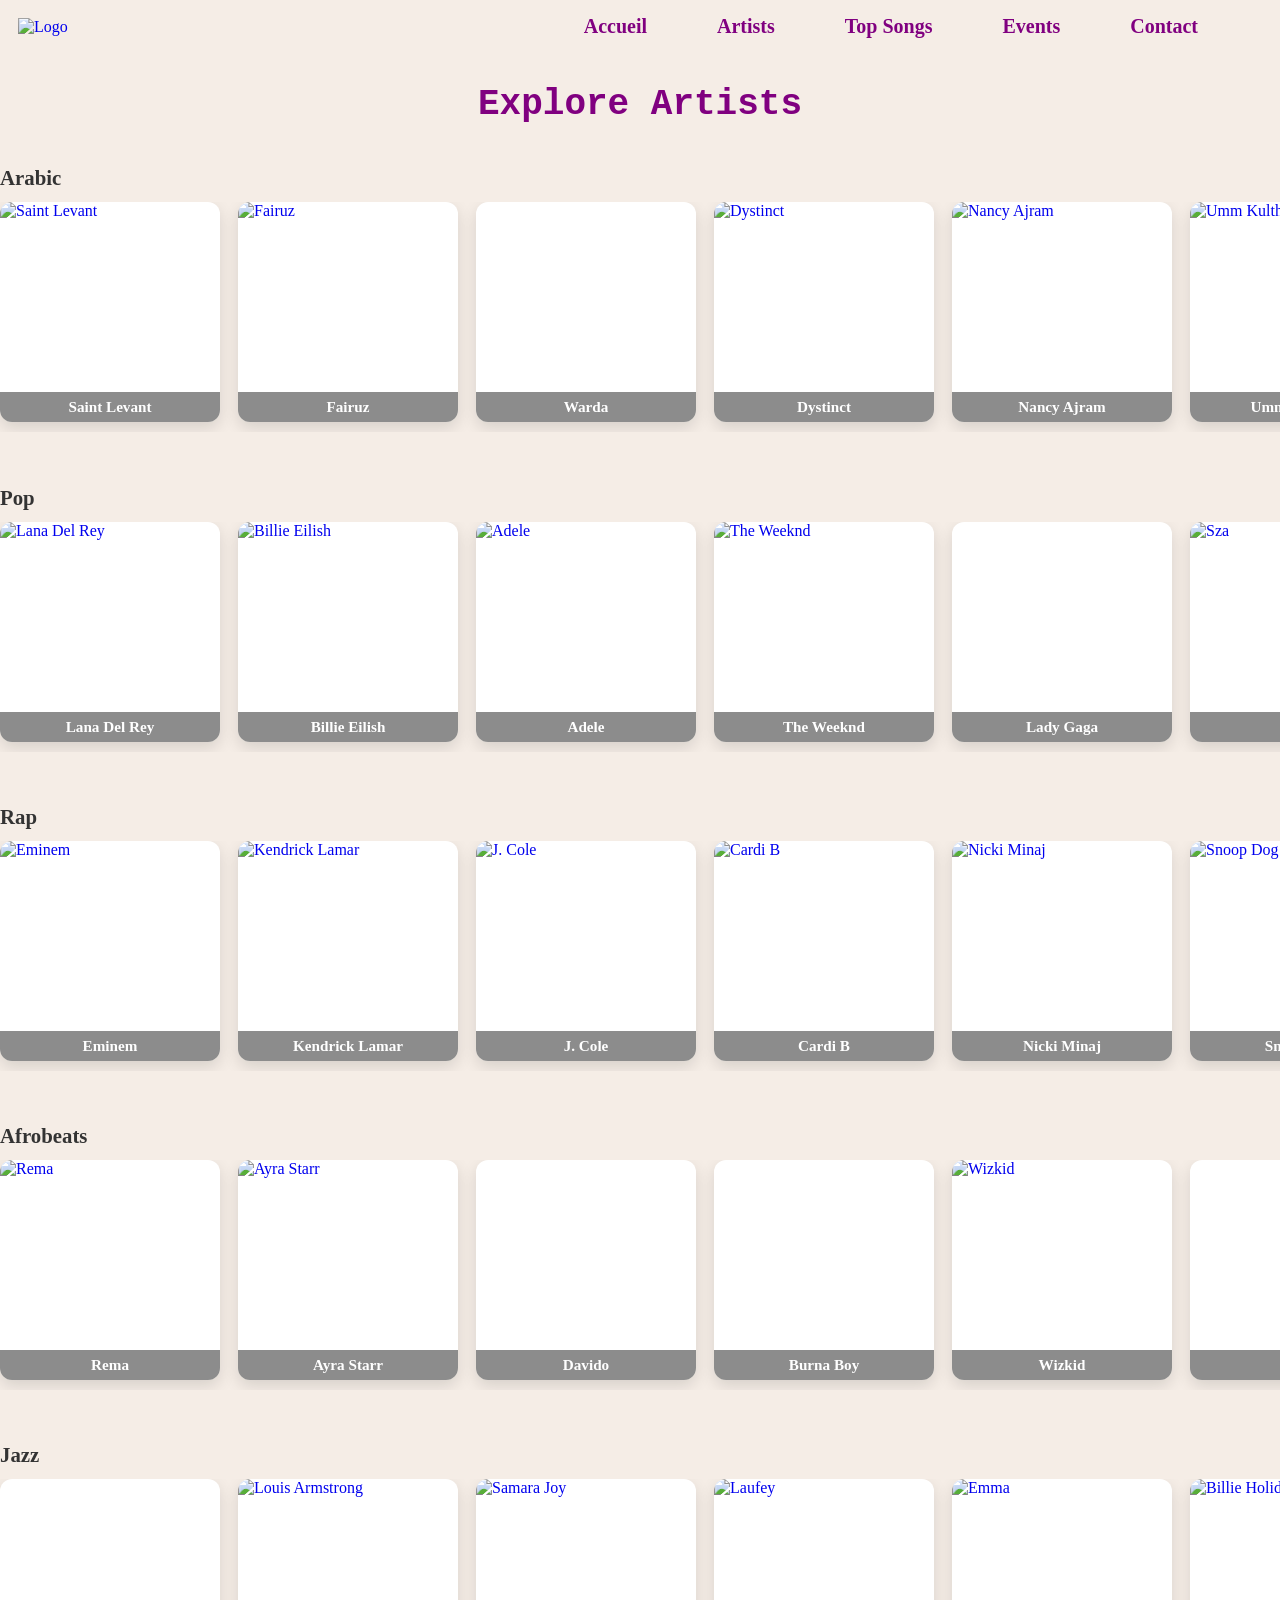
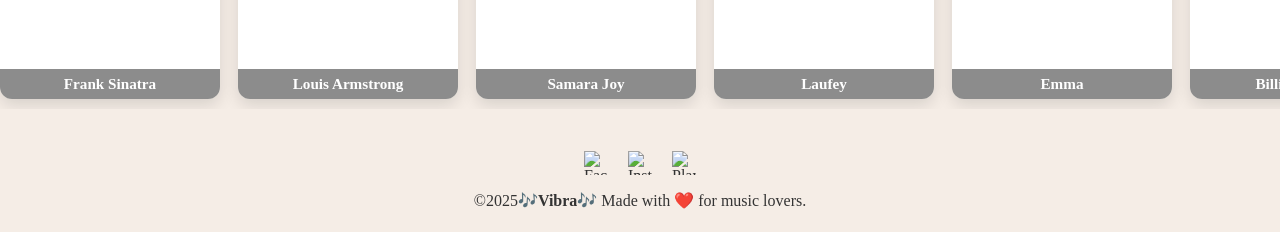
==== artists.html @ aa64a903 "Add files via upload" ====
<!DOCTYPE html>
<html lang="en">
<head>
  <meta charset="utf-8" />
  <meta name="viewport" content="width=device-width, initial-scale=1" />
  <title>Vibra Universe — Artists</title>
  <link rel="stylesheet" href="style.css">
  
</head>
<body>

   <nav>
    <a href="index.html"><img src="img/loogo.png" alt="Logo" id="logoimage"></a>
	<div class="menu">
		<a href="index.html">Accueil</a>
        <a href="artists.html">Artists</a>
		<a href="news.html">Top Songs</a>
		<a href="events.html">Events</a>
		<a href="contact.html">Contact</a>
	</div>
	</nav>
	
	
	
<div class="head">
  <h1 class="special-text" >Explore Artists</h1>
</div>



  <div class="category">
    <h2>Arabic</h2>
    <div class="artists-container" id="arabic-artists"></div>
  </div>


  <div class="category">
    <h2>Pop</h2>
    <div class="artists-container" id="pop-artists"></div>
  </div>

  <div class="category">
    <h2>Rap</h2>
    <div class="artists-container" id="rap-artists"></div>
  </div>

  <div class="category">
    <h2>Afrobeats</h2>
<div class="artists-container" id="afrobeats-artists"></div>
  </div>

  <div class="category">
    <h2>Jazz</h2>
    <div class="artists-container" id="jazz-artists"></div>
  </div>

  
  
  <script>
     artistsData = {
        "Arabic": [
        {name: "Saint Levant", img: "img/saint-levant-1.jpg" ,page: "https://en.wikipedia.org/wiki/saint-levant"},
        { name: "Fairuz", img: "img/fairouz.jpg",page: "https://en.wikipedia.org/wiki/Fairuz" },
        {name: "Warda", img: "img/warda.jpg",page:"https://en.wikipedia.org/wiki/Warda_Al-Jazairia" },
        {name: "Dystinct", img: "img/DYSTINCT.jpg",page:"https://fr.wikipedia.org/wiki/Dystinct"},  
        { name: "Nancy Ajram ", img: "img/nancyy.jpg",page:"https://fr.wikipedia.org/wiki/Nancy_Ajram" },
        {name: "Umm Kulthum", img: "img/kalthom.jpg" ,page:"https://fr.wikipedia.org/wiki/Oum_Kalthoum"},
        {name: "Cheb Khaled", img: "img/khaled.jpg",page:"https://fr.wikipedia.org/wiki/Khaled_(chanteur)" },
         { name: "Mohamed Hamaki ", img: "img/hammi.jpg",page:"https://en.wikipedia.org/wiki/Mohamed_Hamaki" },
        {name: "Elyanna", img: "img/elyanna.jpg" ,page:"https://en.wikipedia.org/wiki/Elyanna" },
        {name: "Emel Mathlouth", img: "img/emel.jpg",page:"https://en.wikipedia.org/wiki/Emel_Mathlouthi"  },
        
      ],
      "Pop": [
        { name: "Lana Del Rey", img: "img/lala (1).jpg", page: "https://en.wikipedia.org/wiki/Lana Del Rey" },
        { name: "Billie Eilish ", img: "img/billie.jpg",page:"https://en.wikipedia.org/wiki/Billie_Eilish" },
        { name: "Adele", img: "img/adele.jpg",page:"https://en.wikipedia.org/wiki/Adele"  },
        { name: "The Weeknd", img: "img/week.jpg",page:"https://en.wikipedia.org/wiki/The Weeknd"  },
        { name: "Lady Gaga", img: "img/images.jpg",page:"https://en.wikipedia.org/wiki/The Lady Gaga"  },
        { name: "Sza", img: "img/sza.jpg",page:"https://en.wikipedia.org/wiki/Sza"  },
        { name: "Shakira", img: "img/shakiras.jpg",page:"https://en.wikipedia.org/wiki/Shakira"  },
        { name: "Olivia Rodrigo", img: "img/olivia.jpg",page:"https://en.wikipedia.org/wiki/Olivia Rodrigo"  },
        { name: "Post Malone", img: "img/post.jpg",page:"https://en.wikipedia.org/wiki/Post Malone" },
        { name: "Bruno Mars", img: "img/bruno.jpg",page:"https://en.wikipedia.org/wiki/Bruno Mars"  },
        
        
      ],
      "Rap": [
        { name: "Eminem", img: "img/e.jpg", page: "https://en.wikipedia.org/wiki/Eminem"},
        { name: "Kendrick Lamar", img: "img/kk.jpg",page:"https://en.wikipedia.org/wiki/Kendrick Lamar"},
        { name: "J. Cole", img: "img/jt.jpg" ,page:"https://en.wikipedia.org/wiki/J. Cole"},
        { name: "Cardi B", img: "img/cardi.jpg",page:"https://en.wikipedia.org/wiki/Cardi B" },
        { name: "Nicki Minaj", img: "img/nicki.jpg",page:"https://en.wikipedia.org/wiki/Nicki Minaj" },
        { name: "Snoop Dog", img: "img/snoop.jpg",page:"https://en.wikipedia.org/wiki/Snoop Dog" },
        { name: "Savage 21", img: "img/21.jpg",page:"https://en.wikipedia.org/wiki/Tyler, The Creator " },
        { name: "Tyler, The Creator ", img: "img/tyler.jpg" ,page:"https://en.wikipedia.org/wiki/Tyler, The Creator"},
        { name: "Megan Thee", img: "img/megan.jpg" ,page:"https://en.wikipedia.org/wiki/Megan Thee"},
        { name: "Doja Cat", img: "img/doja.jpg",page:"https://en.wikipedia.org/wiki/Doja Cat" },
        
      ],
      "HipHop": [
        { name: "Rema", img: "img/rima.jpg",page:"https://en.wikipedia.org/wiki/Rema"  },
        { name:  "Ayra Starr", img: "img/zat.jpg",page:"https://en.wikipedia.org/wiki/Ayra Starr"  },
         { name: "Davido", img: "img/david.jpg" ,page:"https://en.wikipedia.org/wiki/Davido" },
        { name: "Burna Boy", img: "img/nn.jpg" ,page:"https://en.wikipedia.org/wiki/Burna Boy" },
        { name: "Wizkid", img: "img/gg.jpg" ,page:"https://en.wikipedia.org/wiki/Wizkid" },
        { name: "Tems", img: "img/ment.jpg" ,page:"https://en.wikipedia.org/wiki/Tems" },
        { name: "Asake", img: "img/azak.jpg",page:"https://en.wikipedia.org/wiki/Asake"  },
        { name:"Omah Lay", img: "img/oo.jpg",page:"https://en.wikipedia.org/wiki/Omah Lay"  },
        { name: "Adekunle Gold", img: "img/ii.jpg" ,page:"https://en.wikipedia.org/wiki/Adekunle Gold" },
        { name: "Fireboy DML", img: "img/pp.jpg" ,page:"https://en.wikipedia.org/wiki/Fireboy DML" },

      ],
      "Jazz": [
       { name: "Frank Sinatra", img: "img/sina.jpg",page:"https://en.wikipedia.org/wiki/Frank Sinatra" },
       { name: "Louis Armstrong", img: "img/louis.jpg" ,page:"https://en.wikipedia.org/wiki/Louis Armstrong" },
       { name: "Samara Joy", img: "img/sst.jpg",page:"https://en.wikipedia.org/wiki/Samara Joy" },
       { name: "Laufey", img: "img/lauf.jpg",page:"https://en.wikipedia.org/wiki/Laufey" },
       { name: "Emma", img: "img/emma.jpg" ,page:"https://en.wikipedia.org/wiki/Emma" },
       { name: "Billie Holiday", img: "img/bil.jpg" ,page:"https://en.wikipedia.org/wiki/Billie Holiday" },
       { name: "Tony Bennett", img: "img/tony.jpg" ,page:"https://en.wikipedia.org/wiki/Tony Bennett" },
       { name: "Nina Simone", img: "img/nina.jpg" ,page:"https://en.wikipedia.org/wiki/Nina Simone" }
      ],
     
    };

function displayArtists(containerId, artists) {
  const container = document.getElementById(containerId);
  if (!container) return;
  container.innerHTML = '';

  artists.forEach(artist => {
    const link = document.createElement('a');       
    link.href = artist.page || "#";                 
    link.target = "_blank";                         

    const card = document.createElement('div');
    card.className = 'artist';

    const img = document.createElement('img');
    img.src = artist.img;
    img.alt = artist.name;
    img.onerror = () => img.src = "https://via.placeholder.com/220?text=No+Image";

    const caption = document.createElement('p');
    caption.textContent = artist.name;

    card.appendChild(img);
    card.appendChild(caption);
    link.appendChild(card);       
    container.appendChild(link);
  });
}

window.onload = () => {
  displayArtists("pop-artists", artistsData.Pop);
  displayArtists("rap-artists", artistsData.Rap);
  displayArtists("afrobeats-artists", artistsData.HipHop);
  displayArtists("jazz-artists", artistsData.Jazz);
  displayArtists("arabic-artists", artistsData.Arabic);
};
</script>

  <footer>
	<div class="social">
      <img src="img/facebook.png" alt="Facebook" class="icon">
      <img src="img/instagram.png" alt="Instagram" class="icon">
      <img src="img/playstore.png" alt="Play Store" class="icon">
    </div>
	<p>&copy;2025🎶<strong>Vibra</strong>🎶 Made with ❤️ for music lovers.</p>
  </footer>
</body>
</html>
---- style.css ----
body {
    display: flex;
    flex-direction: column;
    min-height: 100vh;
    margin: 0;
		background-color:#f5ede6;
}

footer {	
    background-color: #f5ede6;
    color: #333;
    text-align: center;
    padding: 6px 0;
}
footer .social {
    display: flex;
    justify-content: center;
    gap: 20px;
}

footer .social .icon {
    width: 24px;
    height: 24px;
    transition: 0.3s;
}

footer .social .icon:hover {
    transform: scale(1.2);
}





#logoimage {
    	height:50px;
}


a{
	text-decoration: none;
	}
nav {    
    position: fixed; 
    top: 0;
	left: 0;
    z-index: 1000;
    width: 100%;
    display: flex;
    align-items: center;
	justify-content: space-between;
    padding: 15px 18px;
    background-color: #f5ede6; 
}
.menu {
	margin-right: 100px;
    display: flex;  
    gap: 70px;	
}
.menu a {  
    transition: 0.3s; 
	text-decoration: none;
    color: purple;
   	font-weight: bold;
   	font-size: 20px;
   	font-family: "Segoe Print";
}
.menu a:hover {
    color: #A155B9;                     
    transform: translateY(-2px);   
}




.logo-contact{
    position: absolute;
    left: 18px;
	top:15px;
}

.head{
	padding-top:60px;	
}

.header-text{
	margin:0px;
}

.header-text h1 {
    margin-bottom: 6px;
}

.header-text p {
	text-align: center;
    margin-top: 0;
    margin-bottom:0px;
}



.special-text{
	text-align: center;
    font-family: "Courier New";
    font-size: 36px;    
	font-weight: bold;
    color: purple;
}
.title{
	text-align: center;
	font-family: "Courier";
    font-size: 25px;    
	font-weight: bold;
	color: #A155B9;
    	
}
.head .text{
	text-align: center;
}
.text{
	
	font-family: "Segoe Print";
	font-weight: bold;
	font-size: 20px;	
	
}
.text-small{
    text-align: center;
    margin-top: 50px;
    margin-bottom: 5px;
	font-size:22px;
	font-weight: bold;
    font-family: "Courier";
	color: #A155B9;
}



.box{
    display: flex;
    justify-content: center;
    gap: 20px;
    
    margin-top: 32px;
}

.btn-login:hover,
.btn-sign:hover {
    background: linear-gradient(135deg, #8b5cf6, red);
    color: #FFF;
    border-color: #67085A;
}

.butn, .btn-login, .btn-sign {
	font-family: "Courier";
	cursor: pointer;
	transition: 0.2s;
	text-align: center;
	font-weight: bold;
	border-radius: 8px;
	border: none;
}
.butn {
	width: 220px;
	padding: 20px;
	background: purple;
	color: #fff;
	display: flex;
	flex-direction: column;
	align-items: center;
	justify-content: center;
}
.butn:hover {
	transform: translateY(-4px);
	background: linear-gradient(135deg, #8b5cf6, red);
	box-shadow: 0 6px 18px rgba(139, 92, 246, 0.4);
}



.btn-login {
	width: 100%;
	padding: 12px;
	background: #FFFFFF;
	color: purple;
	border: 1px solid #094183;
}
.btn-sign {
	display: block;
	width: 100%;
	padding: 12px;
	margin-top: 10px;
	background: purple;
	color: #FFF;
}
.btn-sign a{
	color:#FFF;
}



.form-box {
	
    width: 550px;
    max-width: 90%;
    margin: 0px auto 0px;
    background: #FFFFFF;
    padding: 20px 30px;
    border-radius: 12px;
    border: 2px solid #094183;
    box-shadow: 0 4px 10px rgba(0,0,0,0.1);
}

.form-box fieldset {
    border: 1px solid #094183;
    border-radius: 8px;
    padding: 10px 15px;
    margin-bottom: 20px;
}

.form-box label {
    display: block;
    margin-bottom: 8px;
    margin-top: 10px;
    font-weight: bold;
    font-size: 18px;
    color: #A155B9;
}

.form-box input[type="text"],
.form-box input[type="email"],
.form-box input[type="password"],
.form-box textarea
 {
    width: 97%;
    padding: 10px;
    margin-bottom: 20px;
    border: 1px solid #094183;
    border-radius: 8px;
    background: #F7F7F7;
    font-size: 15px;
}
.form-box fieldset label {
    display: inline-block;
    margin-right: 15px; 
    cursor: pointer;
}
.form-box legend {
    font-weight: bold;
    color: #A155B9;
    font-size: 18px;
}
.form-box input[type="radio"],
.form-box input[type="checkbox"] {
    margin-right: 5px;
	vertical-align: center;
	 cursor: pointer;
}
label{
	font-family: "Courier";
	}



.top-song-list{ 
	display: grid;
	grid-template-columns:repeat(auto-fit, minmax(280px, 1fr));
	gap: 30px;
	width: 1000px;
	margin-bottom:50px;
	
	
	}
.top-song-card{
	height: 120px;
	background: linear-gradient(135deg, #8b5cf6, #f43f5e);
	color: white;
	font-family: "Courier";
	border-radius: 20px;
	display: flex;
	flex-direction: column;
	justify-content: center;
	align-items: center;
	transition:transform 0.3s,box-shadow 0.3s;
	
	}


.top-song-card h2{
	margin: 0px;
	font-size: 18px;
  
}

.top-song-card p{
	font-weight: bold;
	font-size: 15px;
  

}
.top-song-card:hover{
  transform: translateY(-10px);
  box-shadow: 0 18px 35px rgba(0,0,0,0.35);
}












.artist-header {
  background: linear-gradient(135deg, purple, #8b5cf6);
  color: white;
  text-align: center;
  padding: 40px 20px;
}


main {
	flex: 1;
  max-width: 1000px;
  margin: 40px auto;
  padding: 0 20px;
}



.artist-section {
    display: flex;
    gap: 30px;
    flex-wrap: wrap;
    align-items: center;      
    justify-content: center;  
}


.small-artist-img {
  
  width: 260px;
  border-radius: 12px;
  box-shadow: 0 6px 16px rgba(0,0,0,0.2);
}

.artist-bio h2 {
  color: purple;
  margin-bottom: 10px;
}


.quote {
  text-align: center;
  font-style: italic;
  margin: 40px 0;
  font-size: 20px;
  color: purple;
}


.timeline h2 {
  text-align: center;
  margin-bottom: 15px;
}
.event {
  background-color:white;
  border-left: 4px solid purple;
  padding: 12px;
  margin: 10px auto;
  max-width: 600px;
}

.artist-songs ul {
  list-style: none;
  text-align: center;
}
.artist-songs li {
  font-size: 18px;
  font-weight: bold;
  padding: 6px;
}

.artist-video {
  text-align: center;
  margin: 40px 0;
}
.artist-video video {
  width: 100%;
  max-width: 700px;
  border-radius: 12px;
}












.music-links {
  display: flex;
  justify-content: center;
  gap: 20px;
}
.btn {
  padding: 15px;
  width: 200px;
  background: purple;
  color: white;
  text-decoration: none;
  text-align: center;
  border-radius: 12px;
  font-weight: bold;
}
.btn:hover {
  background: linear-gradient(135deg, #8b5cf6, red);
}

.artist-nav {
  display: flex;
  justify-content: space-between;
  margin-top: 40px;
}
.artist-nav a {
  text-decoration: none;
  color: purple;
  font-weight: bold;
}

.top-button {
  position: fixed;
  bottom: 90px;
  right: 20px;
  background: purple;
  color: white;
  padding: 10px;
  border-radius: 50%;
  text-decoration: none;
}
.artist-songs{
  text-align:center;
  margin:40px 0;
}
/*mariem elloumi*/
.song-list{
  display:flex;
  flex-wrap:wrap;
  justify-content:center;
  gap:16px;
  margin-top:20px;
}

.song-card{
  background: linear-gradient(135deg, #8b5cf6, #f43f5e);
  color:white;
  font-weight:bold;
  padding:12px 20px;
  border-radius:12px;
  font-size:1rem;
  cursor:pointer;
  transition: transform 0.3s, box-shadow 0.3s;
}

.song-card:hover{
  transform: translateY(-5px);
  box-shadow: 0 8px 20px rgba(0,0,0,0.25);
}



.category { 
		margin-bottom:36px;
	}
	
	.category h2 {
		margin-bottom:12px;
		font-family: "Segoe Print";
		font-weight: bold;
		font-size: 1.3rem;
		color:#333;
	}

  
    .artists-container {
      display:flex;
      gap:18px;
      overflow-x:auto;
      padding-bottom:10px;
      scroll-behavior:smooth;
    }
    .artists-container::-webkit-scrollbar { 
		height:10px;
	}
    .artists-container::-webkit-scrollbar-thumb {
		background:#bdbdbd;
		border-radius:6px;
	}

  
    .artist {
      flex:0 0 auto;
      width:220px;
      height:220px;
      border-radius:12px;
      overflow:hidden;
      position:relative;
      background:#fff;
      box-shadow:0 6px 16px rgba(0,0,0,0.12);
      cursor:pointer;
      transition: transform .25s ease, box-shadow .25s ease;
    }
    .artist img {
      width:100%;
      height:100%;
      object-fit:cover;
      display:block;
      transition: transform .45s ease;
    }
    .artist p {
      position:absolute;
      bottom:0;
      left:0; right:0;
      margin:0;
      padding:6px 6px;
      background:rgba(0,0,0,0.45);
      color:#fff;
      font-weight:700;
      font-size:0.95rem;
      text-align:center;
      transition: color .25s ease, background-color .25s ease;
    }
	
	
    .artist:hover,
    .artist:focus {
      transform: translateY(-6px);
      box-shadow:0 14px 36px rgba(0,0,0,0.22);
    }
    .artist:hover img,
    .artist:focus img { transform: scale(1.08); }
    .artist:hover p,
    .artist:focus p {
      color:#ffd7e6;
      background-color: rgba(0,0,0,0.6);
    }


#unlockPopup {
    position: fixed;
    top: 90px; 
    right: 20px;
    background: linear-gradient(135deg, purple, #8b5cf6);
    color: white;
    padding: 16px 26px;
    border-radius: 14px;
    font-family: "Courier";
    font-size: 18px;
    font-weight: bold;
    display: none;
    z-index: 2000;
    box-shadow: 0 8px 20px rgba(139, 92, 246, 0.5);
}
.popup {
  position: fixed;
  top: -100px;
  left: 50%;
  transform: translateX(-50%);
  background: purple;
  color: white;
  padding: 15px 30px;
  border-radius: 0 0 18px 18px;
  font-size: 18px;
  font-weight: bold;
  z-index: 2000;
  transition:0.5s ;
}

.popup button {
    background: white;
    color: purple;
    border: none;
    padding: 8px 14px;
    border-radius: 8px;
    font-weight: bold;
    cursor: pointer;
    transition: transform 0.3s, box-shadow 0.3s;
}

.popup button:hover {
    transform: translateY(-2px);
    box-shadow: 0 4px 10px rgba(0,0,0,0.2);
}


.popup.error { background-color: #f44336; color: white; }



.news-column .title {
  text-align: center;
  font-size: 26px;          
  
  color: purple;
  
}
.news-card .text-small {
  font-size: 18px;          
  font-weight: bold;
  color: #5b21b6;
  text-align: center;
  margin: 0 0 6px 0;        
}



.news-container {
  display: flex;
  justify-content: center;
  gap: 30px;
  margin-top:0px;
  margin-bottom:100px;
}

.news-column {

  width: 280px; 
  
  background: white;
  border-radius: 16px;
  padding: 16px;            
  border: 2px solid purple;
  box-shadow: 0 6px 18px rgba(0,0,0,0.1);
  display: flex;              
  flex-direction: column;   
  gap: 14px;
}



.news-card .text {
    text-align: center;
    font-size: 15px;
}

 .news-card {
	flex: 1; 
	background: #f5ede6;
	border-radius: 12px;
	padding: 10px 12px;       
	
	border-left: 5px solid purple;
	transition: 0.2s;
}


.news-card:hover {
  background: linear-gradient(135deg, #8b5cf6, pink);
  transform: translateY(-3px);
}
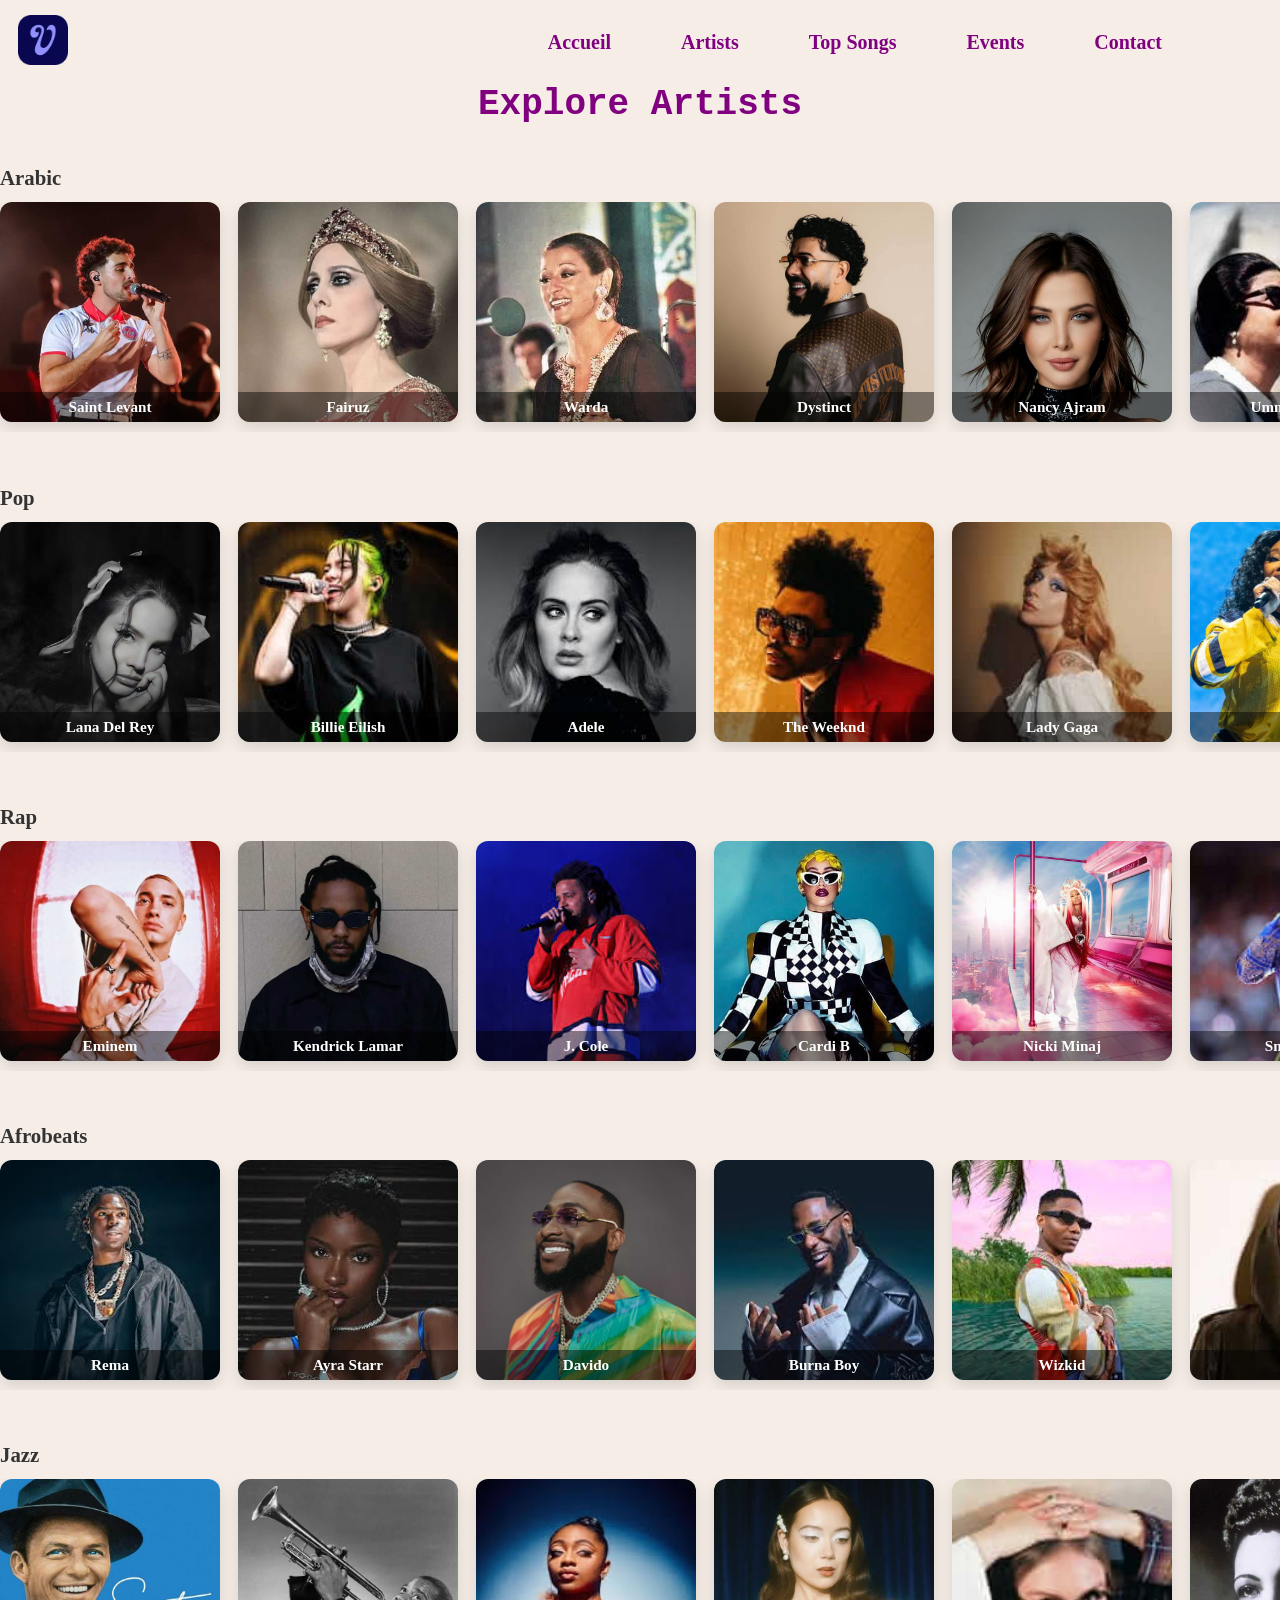
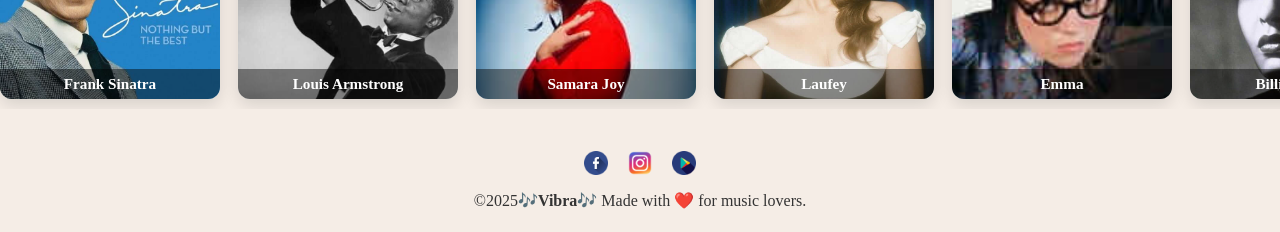
==== commit efb5a54d: "Update artists.html" ====
--- a/artists.html
+++ b/artists.html
@@ -2,7 +2,7 @@
 <html lang="en">
 <head>
   <meta charset="utf-8" />
-  <meta name="viewport" content="width=device-width, initial-scale=1" />
+  <meta name="viewport" content="width=device-width, initial-scale=1.0" />
   <title>Vibra Universe — Artists</title>
   <link rel="stylesheet" href="style.css">
   
--- a/style.css
+++ b/style.css
@@ -1,19 +1,28 @@
-
 
 body {
     display: flex;
     flex-direction: column;
     min-height: 100vh;
     margin: 0;
-		background-color:#f5ede6;
-}
-
-footer {	
+    background-color: #f5ede6;
+}
+
+a {
+    text-decoration: none;
+}
+
+label {
+    font-family: "Courier";
+}
+
+
+footer {
     background-color: #f5ede6;
     color: #333;
     text-align: center;
     padding: 6px 0;
 }
+
 footer .social {
     display: flex;
     justify-content: center;
@@ -31,62 +40,58 @@
 }
 
 
-
-
-
 #logoimage {
-    	height:50px;
-}
-
-
-a{
-	text-decoration: none;
-	}
-nav {    
-    position: fixed; 
+    height: 50px;
+}
+
+
+nav {
+    position: fixed;
     top: 0;
-	left: 0;
+    left: 0;
     z-index: 1000;
     width: 100%;
     display: flex;
     align-items: center;
-	justify-content: space-between;
+    justify-content: space-between;
     padding: 15px 18px;
-    background-color: #f5ede6; 
-}
+    background-color: #f5ede6;
+    box-sizing: border-box;
+}
+
 .menu {
-	margin-right: 100px;
-    display: flex;  
-    gap: 70px;	
-}
-.menu a {  
-    transition: 0.3s; 
-	text-decoration: none;
+    margin-right: 100px;
+    display: flex;
+    gap: 70px;
+}
+
+.menu a {
+    transition: 0.3s;
+    text-decoration: none;
     color: purple;
-   	font-weight: bold;
-   	font-size: 20px;
-   	font-family: "Segoe Print";
-}
+    font-weight: bold;
+    font-size: 20px;
+    font-family: "Segoe Print", cursive;
+}
+
 .menu a:hover {
-    color: #A155B9;                     
-    transform: translateY(-2px);   
-}
-
-
-
-
-.logo-contact{
+    color: #A155B9;
+    transform: translateY(-2px);
+}
+
+.logo-contact {
     position: absolute;
     left: 18px;
-	top:15px;
-}
-
-.head{
-	padding-top:60px;	
-}
-
-.header-text{
-	margin:0px;
+    top: 15px;
+}
+
+
+.head {
+    padding-top: 60px;
+}
+
+.header-text {
+    margin: 0px;
 }
 
 .header-text h1 {
@@ -94,56 +99,103 @@
 }
 
 .header-text p {
-	text-align: center;
+    text-align: center;
     margin-top: 0;
-    margin-bottom:0px;
-}
-
-
-
-.special-text{
-	text-align: center;
-    font-family: "Courier New";
-    font-size: 36px;    
-	font-weight: bold;
+    margin-bottom: 0px;
+}
+
+
+.special-text {
+    text-align: center;
+    font-family: "Courier New", monospace;
+    font-size: 36px;
+    font-weight: bold;
     color: purple;
 }
-.title{
-	text-align: center;
-	font-family: "Courier";
-    font-size: 25px;    
-	font-weight: bold;
-	color: #A155B9;
-    	
-}
-.head .text{
-	text-align: center;
-}
-.text{
-	
-	font-family: "Segoe Print";
-	font-weight: bold;
-	font-size: 20px;	
-	
-}
-.text-small{
+
+.title {
+    text-align: center;
+    font-family: "Courier", monospace;
+    font-size: 25px;
+    font-weight: bold;
+    color: #A155B9;
+}
+
+.head .text {
+    text-align: center;
+}
+
+.text {
+    font-family: "Segoe Print", cursive;
+    font-weight: bold;
+    font-size: 20px;
+}
+
+.text-small {
     text-align: center;
     margin-top: 50px;
     margin-bottom: 5px;
-	font-size:22px;
-	font-weight: bold;
-    font-family: "Courier";
-	color: #A155B9;
-}
-
-
-
-.box{
+    font-size: 22px;
+    font-weight: bold;
+    font-family: "Courier", monospace;
+    color: #A155B9;
+}
+
+
+.box {
     display: flex;
     justify-content: center;
     gap: 20px;
-    
+    flex-wrap: wrap;
     margin-top: 32px;
+}
+
+.butn, .btn-login, .btn-sign {
+    font-family: "Courier", monospace;
+    cursor: pointer;
+    transition: 0.2s;
+    text-align: center;
+    font-weight: bold;
+    border-radius: 8px;
+    border: none;
+}
+
+.butn {
+    width: 220px;
+    padding: 20px;
+    background: purple;
+    color: #fff;
+    display: flex;
+    flex-direction: column;
+    align-items: center;
+    justify-content: center;
+}
+
+.butn:hover {
+    transform: translateY(-4px);
+    background: linear-gradient(135deg, #8b5cf6, red);
+    box-shadow: 0 6px 18px rgba(139, 92, 246, 0.4);
+}
+
+.btn-login {
+    width: 100%;
+    padding: 12px;
+    background: #FFFFFF;
+    color: purple;
+    border: 1px solid #094183;
+}
+
+.btn-sign {
+    display: block;
+    width: 100%;
+    padding: 12px;
+    margin-top: 10px;
+    background: purple;
+    color: #FFF;
+}
+
+.btn-sign a {
+    color: #FFF;
 }
 
 .btn-login:hover,
@@ -153,56 +205,8 @@
     border-color: #67085A;
 }
 
-.butn, .btn-login, .btn-sign {
-	font-family: "Courier";
-	cursor: pointer;
-	transition: 0.2s;
-	text-align: center;
-	font-weight: bold;
-	border-radius: 8px;
-	border: none;
-}
-.butn {
-	width: 220px;
-	padding: 20px;
-	background: purple;
-	color: #fff;
-	display: flex;
-	flex-direction: column;
-	align-items: center;
-	justify-content: center;
-}
-.butn:hover {
-	transform: translateY(-4px);
-	background: linear-gradient(135deg, #8b5cf6, red);
-	box-shadow: 0 6px 18px rgba(139, 92, 246, 0.4);
-}
-
-
-
-.btn-login {
-	width: 100%;
-	padding: 12px;
-	background: #FFFFFF;
-	color: purple;
-	border: 1px solid #094183;
-}
-.btn-sign {
-	display: block;
-	width: 100%;
-	padding: 12px;
-	margin-top: 10px;
-	background: purple;
-	color: #FFF;
-}
-.btn-sign a{
-	color:#FFF;
-}
-
-
 
 .form-box {
-	
     width: 550px;
     max-width: 90%;
     margin: 0px auto 0px;
@@ -210,7 +214,8 @@
     padding: 20px 30px;
     border-radius: 12px;
     border: 2px solid #094183;
-    box-shadow: 0 4px 10px rgba(0,0,0,0.1);
+    box-shadow: 0 4px 10px rgba(0, 0, 0, 0.1);
+    box-sizing: border-box;
 }
 
 .form-box fieldset {
@@ -232,8 +237,7 @@
 .form-box input[type="text"],
 .form-box input[type="email"],
 .form-box input[type="password"],
-.form-box textarea
- {
+.form-box textarea {
     width: 97%;
     padding: 10px;
     margin-bottom: 20px;
@@ -241,348 +245,338 @@
     border-radius: 8px;
     background: #F7F7F7;
     font-size: 15px;
-}
+    box-sizing: border-box;
+}
+
 .form-box fieldset label {
     display: inline-block;
-    margin-right: 15px; 
+    margin-right: 15px;
     cursor: pointer;
 }
+
 .form-box legend {
     font-weight: bold;
     color: #A155B9;
     font-size: 18px;
 }
+
 .form-box input[type="radio"],
 .form-box input[type="checkbox"] {
     margin-right: 5px;
-	vertical-align: center;
-	 cursor: pointer;
-}
-label{
-	font-family: "Courier";
-	}
-
-
-
-.top-song-list{ 
-	display: grid;
-	grid-template-columns:repeat(auto-fit, minmax(280px, 1fr));
-	gap: 30px;
-	width: 1000px;
-	margin-bottom:50px;
-	
-	
-	}
-.top-song-card{
-	height: 120px;
-	background: linear-gradient(135deg, #8b5cf6, #f43f5e);
-	color: white;
-	font-family: "Courier";
-	border-radius: 20px;
-	display: flex;
-	flex-direction: column;
-	justify-content: center;
-	align-items: center;
-	transition:transform 0.3s,box-shadow 0.3s;
-	
-	}
-
-
-.top-song-card h2{
-	margin: 0px;
-	font-size: 18px;
-  
-}
-
-.top-song-card p{
-	font-weight: bold;
-	font-size: 15px;
-  
-
-}
-.top-song-card:hover{
-  transform: translateY(-10px);
-  box-shadow: 0 18px 35px rgba(0,0,0,0.35);
-}
-
-
-
-
-
-
-
-
-
-
+    vertical-align: center;
+    cursor: pointer;
+}
+
+
+.top-song-list {
+    display: grid;
+    grid-template-columns: repeat(auto-fit, minmax(280px, 1fr));
+    gap: 30px;
+    width: 1000px;
+    max-width: 95%;
+    margin-bottom: 50px;
+}
+
+.top-song-card {
+    height: 120px;
+    background: linear-gradient(135deg, #8b5cf6, #f43f5e);
+    color: white;
+    font-family: "Courier", monospace;
+    border-radius: 20px;
+    display: flex;
+    flex-direction: column;
+    justify-content: center;
+    align-items: center;
+    transition: transform 0.3s, box-shadow 0.3s;
+}
+
+.top-song-card h2 {
+    margin: 0px;
+    font-size: 18px;
+}
+
+.top-song-card p {
+    font-weight: bold;
+    font-size: 15px;
+}
+
+.top-song-card:hover {
+    transform: translateY(-10px);
+    box-shadow: 0 18px 35px rgba(0, 0, 0, 0.35);
+}
 
 
 .artist-header {
-  background: linear-gradient(135deg, purple, #8b5cf6);
-  color: white;
-  text-align: center;
-  padding: 40px 20px;
-}
-
+    background: linear-gradient(135deg, purple, #8b5cf6);
+    color: white;
+    text-align: center;
+    padding: 40px 20px;
+}
 
 main {
-	flex: 1;
-  max-width: 1000px;
-  margin: 40px auto;
-  padding: 0 20px;
-}
-
-
+    flex: 1;
+    max-width: 1000px;
+    margin: 40px auto;
+    padding: 0 20px;
+    width: 100%;
+    box-sizing: border-box;
+}
 
 .artist-section {
     display: flex;
     gap: 30px;
     flex-wrap: wrap;
-    align-items: center;      
-    justify-content: center;  
-}
-
+    align-items: center;
+    justify-content: center;
+}
 
 .small-artist-img {
-  
-  width: 260px;
-  border-radius: 12px;
-  box-shadow: 0 6px 16px rgba(0,0,0,0.2);
+    width: 260px;
+    border-radius: 12px;
+    box-shadow: 0 6px 16px rgba(0, 0, 0, 0.2);
 }
 
 .artist-bio h2 {
-  color: purple;
-  margin-bottom: 10px;
-}
-
+    color: purple;
+    margin-bottom: 10px;
+}
 
 .quote {
-  text-align: center;
-  font-style: italic;
-  margin: 40px 0;
-  font-size: 20px;
-  color: purple;
-}
-
+    text-align: center;
+    font-style: italic;
+    margin: 40px 0;
+    font-size: 20px;
+    color: purple;
+}
 
 .timeline h2 {
-  text-align: center;
-  margin-bottom: 15px;
-}
+    text-align: center;
+    margin-bottom: 15px;
+}
+
 .event {
-  background-color:white;
-  border-left: 4px solid purple;
-  padding: 12px;
-  margin: 10px auto;
-  max-width: 600px;
+    background-color: white;
+    border-left: 4px solid purple;
+    padding: 12px;
+    margin: 10px auto;
+    max-width: 600px;
 }
 
 .artist-songs ul {
-  list-style: none;
-  text-align: center;
-}
+    list-style: none;
+    text-align: center;
+    padding: 0;
+}
+
 .artist-songs li {
-  font-size: 18px;
-  font-weight: bold;
-  padding: 6px;
+    font-size: 18px;
+    font-weight: bold;
+    padding: 6px;
 }
 
 .artist-video {
-  text-align: center;
-  margin: 40px 0;
-}
+    text-align: center;
+    margin: 40px 0;
+}
+
 .artist-video video {
-  width: 100%;
-  max-width: 700px;
-  border-radius: 12px;
-}
-
-
-
-
-
-
-
-
-
-
+    width: 100%;
+    max-width: 700px;
+    border-radius: 12px;
+}
 
 
 .music-links {
-  display: flex;
-  justify-content: center;
-  gap: 20px;
-}
+    display: flex;
+    justify-content: center;
+    gap: 20px;
+    flex-wrap: wrap;
+}
+
 .btn {
-  padding: 15px;
-  width: 200px;
-  background: purple;
-  color: white;
-  text-decoration: none;
-  text-align: center;
-  border-radius: 12px;
-  font-weight: bold;
-}
+    padding: 15px;
+    width: 200px;
+    background: purple;
+    color: white;
+    text-decoration: none;
+    text-align: center;
+    border-radius: 12px;
+    font-weight: bold;
+}
+
 .btn:hover {
-  background: linear-gradient(135deg, #8b5cf6, red);
+    background: linear-gradient(135deg, #8b5cf6, red);
 }
 
 .artist-nav {
-  display: flex;
-  justify-content: space-between;
-  margin-top: 40px;
-}
+    display: flex;
+    justify-content: space-between;
+    margin-top: 40px;
+    flex-wrap: wrap;
+    gap: 10px;
+}
+
 .artist-nav a {
-  text-decoration: none;
-  color: purple;
-  font-weight: bold;
+    text-decoration: none;
+    color: purple;
+    font-weight: bold;
 }
 
 .top-button {
-  position: fixed;
-  bottom: 90px;
-  right: 20px;
-  background: purple;
-  color: white;
-  padding: 10px;
-  border-radius: 50%;
-  text-decoration: none;
-}
-.artist-songs{
-  text-align:center;
-  margin:40px 0;
-}
-/*mariem elloumi*/
-.song-list{
-  display:flex;
-  flex-wrap:wrap;
-  justify-content:center;
-  gap:16px;
-  margin-top:20px;
-}
-
-.song-card{
-  background: linear-gradient(135deg, #8b5cf6, #f43f5e);
-  color:white;
-  font-weight:bold;
-  padding:12px 20px;
-  border-radius:12px;
-  font-size:1rem;
-  cursor:pointer;
-  transition: transform 0.3s, box-shadow 0.3s;
-}
-
-.song-card:hover{
-  transform: translateY(-5px);
-  box-shadow: 0 8px 20px rgba(0,0,0,0.25);
-}
-
-
-
-.category { 
-		margin-bottom:36px;
-	}
-	
-	.category h2 {
-		margin-bottom:12px;
-		font-family: "Segoe Print";
-		font-weight: bold;
-		font-size: 1.3rem;
-		color:#333;
-	}
-
-  
-    .artists-container {
-      display:flex;
-      gap:18px;
-      overflow-x:auto;
-      padding-bottom:10px;
-      scroll-behavior:smooth;
-    }
-    .artists-container::-webkit-scrollbar { 
-		height:10px;
-	}
-    .artists-container::-webkit-scrollbar-thumb {
-		background:#bdbdbd;
-		border-radius:6px;
-	}
-
-  
-    .artist {
-      flex:0 0 auto;
-      width:220px;
-      height:220px;
-      border-radius:12px;
-      overflow:hidden;
-      position:relative;
-      background:#fff;
-      box-shadow:0 6px 16px rgba(0,0,0,0.12);
-      cursor:pointer;
-      transition: transform .25s ease, box-shadow .25s ease;
-    }
-    .artist img {
-      width:100%;
-      height:100%;
-      object-fit:cover;
-      display:block;
-      transition: transform .45s ease;
-    }
-    .artist p {
-      position:absolute;
-      bottom:0;
-      left:0; right:0;
-      margin:0;
-      padding:6px 6px;
-      background:rgba(0,0,0,0.45);
-      color:#fff;
-      font-weight:700;
-      font-size:0.95rem;
-      text-align:center;
-      transition: color .25s ease, background-color .25s ease;
-    }
-	
-	
-    .artist:hover,
-    .artist:focus {
-      transform: translateY(-6px);
-      box-shadow:0 14px 36px rgba(0,0,0,0.22);
-    }
-    .artist:hover img,
-    .artist:focus img { transform: scale(1.08); }
-    .artist:hover p,
-    .artist:focus p {
-      color:#ffd7e6;
-      background-color: rgba(0,0,0,0.6);
-    }
+    position: fixed;
+    bottom: 90px;
+    right: 20px;
+    background: purple;
+    color: white;
+    padding: 10px;
+    border-radius: 50%;
+    text-decoration: none;
+}
+
+.artist-songs {
+    text-align: center;
+    margin: 40px 0;
+}
+
+
+.song-list {
+    display: flex;
+    flex-wrap: wrap;
+    justify-content: center;
+    gap: 16px;
+    margin-top: 20px;
+}
+
+.song-card {
+    background: linear-gradient(135deg, #8b5cf6, #f43f5e);
+    color: white;
+    font-weight: bold;
+    padding: 12px 20px;
+    border-radius: 12px;
+    font-size: 1rem;
+    cursor: pointer;
+    transition: transform 0.3s, box-shadow 0.3s;
+}
+
+.song-card:hover {
+    transform: translateY(-5px);
+    box-shadow: 0 8px 20px rgba(0, 0, 0, 0.25);
+}
+
+
+.category {
+    margin-bottom: 36px;
+}
+
+.category h2 {
+    margin-bottom: 12px;
+    font-family: "Segoe Print", cursive;
+    font-weight: bold;
+    font-size: 1.3rem;
+    color: #333;
+}
+
+.artists-container {
+    display: flex;
+    gap: 18px;
+    overflow-x: auto;
+    padding-bottom: 10px;
+    scroll-behavior: smooth;
+}
+
+.artists-container::-webkit-scrollbar {
+    height: 10px;
+}
+
+.artists-container::-webkit-scrollbar-thumb {
+    background: #bdbdbd;
+    border-radius: 6px;
+}
+
+.artist {
+    flex: 0 0 auto;
+    width: 220px;
+    height: 220px;
+    border-radius: 12px;
+    overflow: hidden;
+    position: relative;
+    background: #fff;
+    box-shadow: 0 6px 16px rgba(0, 0, 0, 0.12);
+    cursor: pointer;
+    transition: transform .25s ease, box-shadow .25s ease;
+}
+
+.artist img {
+    width: 100%;
+    height: 100%;
+    object-fit: cover;
+    display: block;
+    transition: transform .45s ease;
+}
+
+.artist p {
+    position: absolute;
+    bottom: 0;
+    left: 0;
+    right: 0;
+    margin: 0;
+    padding: 6px 6px;
+    background: rgba(0, 0, 0, 0.45);
+    color: #fff;
+    font-weight: 700;
+    font-size: 0.95rem;
+    text-align: center;
+    transition: color .25s ease, background-color .25s ease;
+}
+
+.artist:hover,
+.artist:focus {
+    transform: translateY(-6px);
+    box-shadow: 0 14px 36px rgba(0, 0, 0, 0.22);
+}
+
+.artist:hover img,
+.artist:focus img {
+    transform: scale(1.08);
+}
+
+.artist:hover p,
+.artist:focus p {
+    color: #ffd7e6;
+    background-color: rgba(0, 0, 0, 0.6);
+}
 
 
 #unlockPopup {
     position: fixed;
-    top: 90px; 
+    top: 90px;
     right: 20px;
     background: linear-gradient(135deg, purple, #8b5cf6);
     color: white;
     padding: 16px 26px;
     border-radius: 14px;
-    font-family: "Courier";
+    font-family: "Courier", monospace;
     font-size: 18px;
     font-weight: bold;
     display: none;
     z-index: 2000;
     box-shadow: 0 8px 20px rgba(139, 92, 246, 0.5);
 }
+
 .popup {
-  position: fixed;
-  top: -100px;
-  left: 50%;
-  transform: translateX(-50%);
-  background: purple;
-  color: white;
-  padding: 15px 30px;
-  border-radius: 0 0 18px 18px;
-  font-size: 18px;
-  font-weight: bold;
-  z-index: 2000;
-  transition:0.5s ;
+    position: fixed;
+    top: -100px;
+    left: 50%;
+    transform: translateX(-50%);
+    background: purple;
+    color: white;
+    padding: 15px 30px;
+    border-radius: 0 0 18px 18px;
+    font-size: 18px;
+    font-weight: bold;
+    z-index: 2000;
+    transition: 0.5s;
+    white-space: nowrap;
 }
 
 .popup button {
@@ -598,72 +592,254 @@
 
 .popup button:hover {
     transform: translateY(-2px);
-    box-shadow: 0 4px 10px rgba(0,0,0,0.2);
-}
-
-
-.popup.error { background-color: #f44336; color: white; }
-
+    box-shadow: 0 4px 10px rgba(0, 0, 0, 0.2);
+}
+
+.popup.error {
+    background-color: #f44336;
+    color: white;
+}
 
 
 .news-column .title {
-  text-align: center;
-  font-size: 26px;          
+    text-align: center;
+    font-size: 26px;
+    color: purple;
+}
+
+.news-card .text-small {
+    font-size: 18px;
+    font-weight: bold;
+    color: #5b21b6;
+    text-align: center;
+    margin: 0 0 6px 0;
+}
+
+.news-container {
+    display: flex;
+    justify-content: center;
+    gap: 30px;
+    flex-wrap: wrap;
+    margin-top: 0px;
+    margin-bottom: 100px;
+}
+
+.news-column {
+    width: 280px;
+    background: white;
+    border-radius: 16px;
+    padding: 16px;
+    border: 2px solid purple;
+    box-shadow: 0 6px 18px rgba(0, 0, 0, 0.1);
+    display: flex;
+    flex-direction: column;
+    gap: 14px;
+    box-sizing: border-box;
+}
+
+.news-card .text {
+    text-align: center;
+    font-size: 15px;
+}
+
+.news-card {
+    flex: 1;
+    background: #f5ede6;
+    border-radius: 12px;
+    padding: 10px 12px;
+    border-left: 5px solid purple;
+    transition: 0.2s;
+}
+
+.news-card:hover {
+    background: linear-gradient(135deg, #8b5cf6, pink);
+    transform: translateY(-3px);
+}
+
+
+@media (max-width: 900px) {
+    .top-song-list {
+        width: 95%;
+    }
+
+    .menu {
+        gap: 30px;
+        margin-right: 20px;
+    }
+
+    .menu a {
+        font-size: 17px;
+    }
+
+    .news-container {
+        gap: 18px;
+    }
+
+    .news-column {
+        width: 240px;
+    }
+}
+
+
+@media (max-width: 600px) {
+
   
-  color: purple;
+    nav {
+        flex-direction: column;
+        align-items: flex-start;
+        padding: 10px 14px;
+        gap: 10px;
+    }
+
+    .logo-contact {
+        position: static;
+    }
+
+    .menu {
+        margin-right: 0;
+        gap: 16px;
+        flex-wrap: wrap;
+    }
+
+    .menu a {
+        font-size: 15px;
+    }
+
+ 
+    .head {
+        padding-top: 100px;
+    }
+
+
+    .special-text {
+        font-size: 24px;
+        padding: 0 10px;
+    }
+
+    .title {
+        font-size: 20px;
+    }
+
+    .text {
+        font-size: 16px;
+    }
+
+    .text-small {
+        font-size: 18px;
+        margin-top: 30px;
+    }
+
+    
+    .box {
+        flex-direction: column;
+        align-items: center;
+        gap: 14px;
+    }
+
+    .butn {
+        width: 80%;
+    }
+
   
-}
-.news-card .text-small {
-  font-size: 18px;          
-  font-weight: bold;
-  color: #5b21b6;
-  text-align: center;
-  margin: 0 0 6px 0;        
-}
-
-
-
-.news-container {
-  display: flex;
-  justify-content: center;
-  gap: 30px;
-  margin-top:0px;
-  margin-bottom:100px;
-}
-
-.news-column {
-
-  width: 280px; 
+    .form-box {
+        width: 95%;
+        padding: 16px 14px;
+    }
+
+    .form-box label {
+        font-size: 15px;
+    }
+
+    .form-box input[type="text"],
+    .form-box input[type="email"],
+    .form-box input[type="password"],
+    .form-box textarea {
+        width: 100%;
+        font-size: 14px;
+    }
+
+
+    .top-song-list {
+        width: 95%;
+        grid-template-columns: 1fr;
+    }
+
+    
+    .small-artist-img {
+        width: 90%;
+        max-width: 300px;
+    }
+
+    .artist-bio {
+        text-align: center;
+    }
+
+    .quote {
+        font-size: 16px;
+        margin: 20px 10px;
+    }
+
+   
+    .artist {
+        width: 160px;
+        height: 160px;
+    }
+
   
-  background: white;
-  border-radius: 16px;
-  padding: 16px;            
-  border: 2px solid purple;
-  box-shadow: 0 6px 18px rgba(0,0,0,0.1);
-  display: flex;              
-  flex-direction: column;   
-  gap: 14px;
-}
-
-
-
-.news-card .text {
-    text-align: center;
-    font-size: 15px;
-}
-
- .news-card {
-	flex: 1; 
-	background: #f5ede6;
-	border-radius: 12px;
-	padding: 10px 12px;       
-	
-	border-left: 5px solid purple;
-	transition: 0.2s;
-}
-
-
-.news-card:hover {
-  background: linear-gradient(135deg, #8b5cf6, pink);
-  transform: translateY(-3px);
-}+    .btn {
+        width: 140px;
+        padding: 12px;
+        font-size: 14px;
+    }
+
+  
+    .artist-nav {
+        flex-direction: column;
+        align-items: center;
+        text-align: center;
+    }
+
+   
+    .news-container {
+        flex-direction: column;
+        align-items: center;
+        margin-bottom: 60px;
+    }
+
+    .news-column {
+        width: 90%;
+    }
+
+    .news-column .title {
+        font-size: 20px;
+    }
+
+
+    #unlockPopup {
+        right: 10px;
+        left: 10px;
+        font-size: 15px;
+        padding: 12px 16px;
+    }
+
+    .popup {
+        font-size: 14px;
+        padding: 12px 16px;
+        width: 90%;
+        text-align: center;
+        white-space: normal;
+    }
+
+  
+    #logoimage {
+        height: 38px;
+    }
+
+  
+    .top-button {
+        bottom: 70px;
+        right: 12px;
+        padding: 8px;
+        font-size: 14px;
+    }
+}
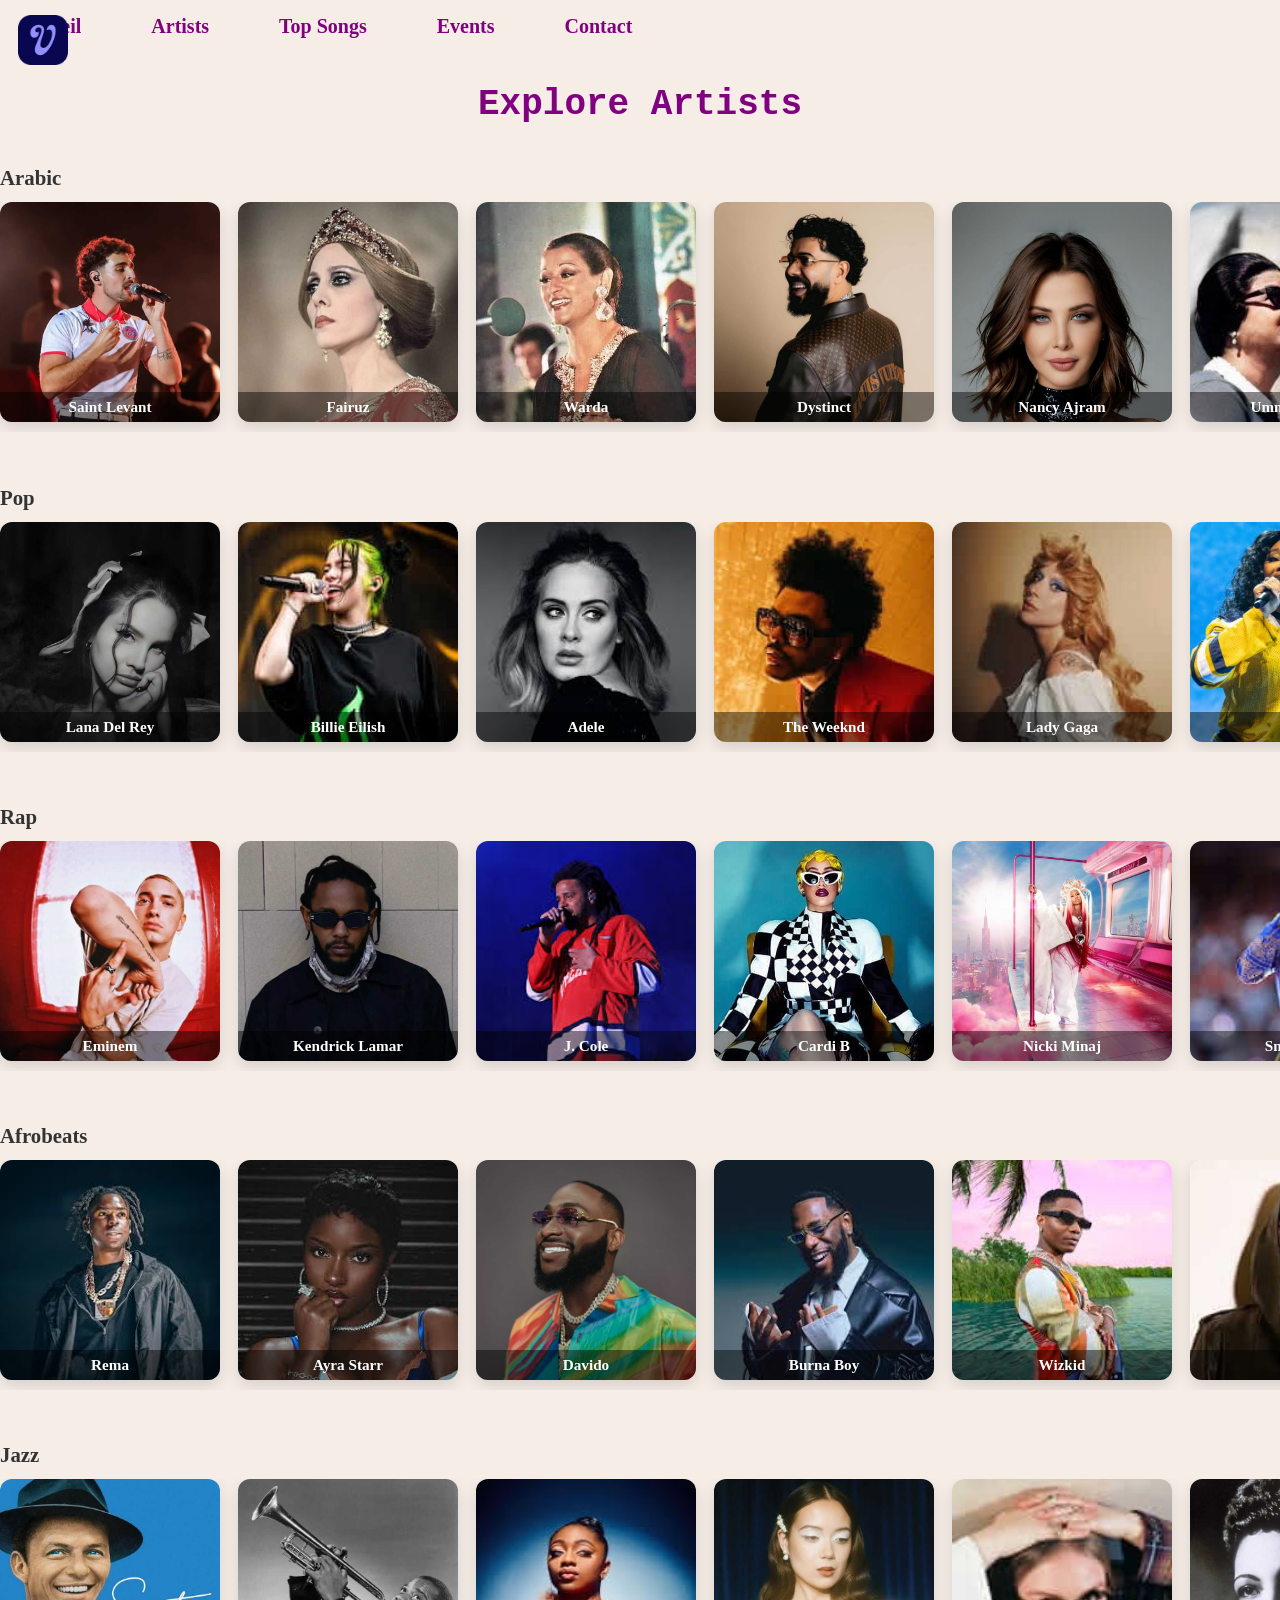
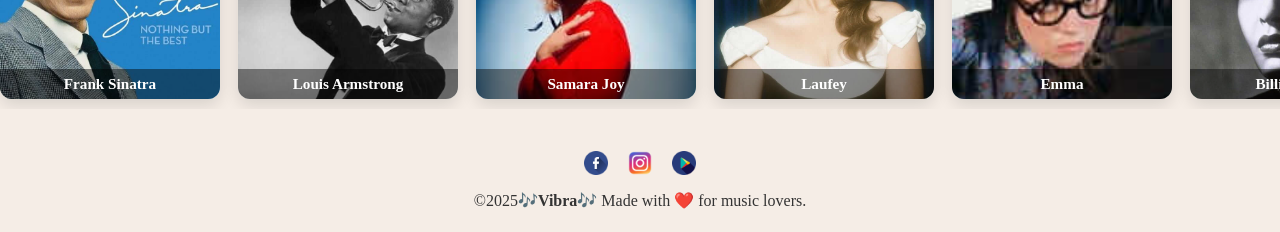
==== commit 4242adb3: "Refactor HTML structure and improve navigation" ====
--- a/artists.html
+++ b/artists.html
@@ -9,8 +9,14 @@
 </head>
 <body>
 
-   <nav>
+   <nav><div class="logo-contact">
     <a href="index.html"><img src="img/loogo.png" alt="Logo" id="logoimage"></a>
+	</div>
+	<button class="hamburger-btn" onclick="document.querySelector('.menu').classList.toggle('open')" aria-label="Menu">
+        <span></span>
+        <span></span>
+        <span></span>
+    </button>
 	<div class="menu">
 		<a href="index.html">Accueil</a>
         <a href="artists.html">Artists</a>
--- a/style.css
+++ b/style.css
@@ -684,25 +684,61 @@
 @media (max-width: 600px) {
 
   
-    nav {
-        flex-direction: column;
-        align-items: flex-start;
+     nav {
+        flex-direction: row;
+        align-items: center;
+        justify-content: space-between;
         padding: 10px 14px;
-        gap: 10px;
+        gap: 0;
     }
 
     .logo-contact {
         position: static;
     }
 
+
+    .hamburger-btn {
+        display: flex;
+        flex-direction: column;
+        gap: 5px;
+        cursor: pointer;
+        padding: 6px;
+        background: none;
+        border: none;
+    }
+
+    .hamburger-btn span {
+        display: block;
+        width: 24px;
+        height: 2px;
+        background: purple;
+        border-radius: 2px;
+        transition: 0.3s;
+    }
+
     .menu {
+        display: none;
+        position: absolute;
+        top: 60px;
+        left: 0;
+        width: 100%;
+        flex-direction: column;
+        background: #f5ede6;
+        padding: 10px 20px 16px;
+        gap: 12px;
+        box-shadow: 0 4px 12px rgba(0,0,0,0.1);
+        box-sizing: border-box;
         margin-right: 0;
-        gap: 16px;
-        flex-wrap: wrap;
+    }
+
+    .menu.open {
+        display: flex;
     }
 
     .menu a {
-        font-size: 15px;
+        font-size: 16px;
+        padding: 4px 0;
+        border-bottom: 1px solid rgba(161,85,185,0.15);
     }
 
  
@@ -843,3 +879,8 @@
         font-size: 14px;
     }
 }
+@media (min-width: 601px) {
+    .hamburger-btn {
+        display: none;
+    }
+}
